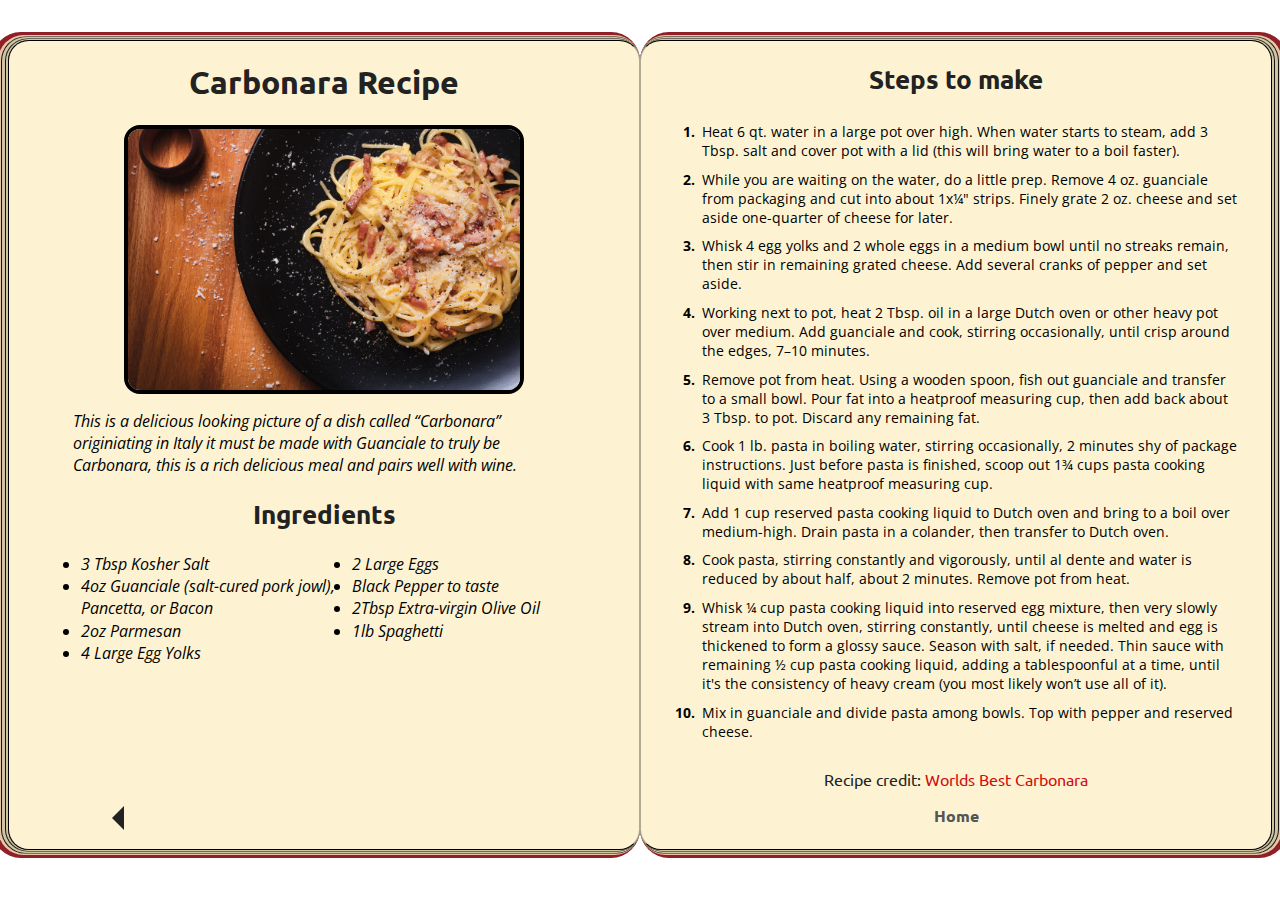
==== recipes/carbonara.html @ 9af06596 "Upload of assignment" ====
<!DOCTYPE html>
<html lang="en">
<head>
    <meta charset="UTF-8">
    <meta http-equiv="X-UA-Compatible" content="IE=edge">
    <meta name="viewport" content="width=device-width, initial-scale=1.0">
    <link rel="stylesheet" href="/styles.css">
    <link rel="preconnect" href="https://fonts.googleapis.com">
    <link rel="preconnect" href="https://fonts.gstatic.com" crossorigin>
    <link href="https://fonts.googleapis.com/css2?family=Open+Sans:wght@300;400&family=Ubuntu:ital,wght@0,300;0,700;1,700&display=swap" rel="stylesheet">
    <title>Carbonara Recipe</title>
</head>
    <body>
        <div class="recipe-book-container">
            <!--LEFT PAGE-->
            <div class="recipe-book-page recipe-book-page-left">
                <h1 class="font-title font-center">Carbonara Recipe</h1>
                <img class="recipe-image" src="img/carbonara.jpg" alt="Carbonara picture">
                <p class="recipe-description">This is a delicious looking picture of a dish called &ldquo;Carbonara&rdquo; originiating in Italy it must be made with Guanciale to truly be Carbonara, this is a rich delicious meal and pairs well with wine.</p>
                <h2 class="font-title font-center">Ingredients</h2>

                <ul class="ingredients-list">
                    <li class="recipe-ingredient">3 Tbsp Kosher Salt</li>
                    <li class="recipe-ingredient">4oz Guanciale (salt-cured pork jowl), Pancetta, or Bacon</li>
                    <li class="recipe-ingredient">2oz Parmesan</li>
                    <li class="recipe-ingredient">4 Large Egg Yolks</li>
                    <li class="recipe-ingredient">2 Large Eggs</li>
                    <li class="recipe-ingredient">Black Pepper to taste</li>
                    <li class="recipe-ingredient">2Tbsp Extra-virgin Olive Oil</li>
                    <li class="recipe-ingredient">1lb Spaghetti</li>
                </ul>
            </div>

            <!--RIGHT PAGE-->
            <div class="recipe-book-page recipe-book-page-right">
            
            

            <h2 class="recipe-description font-center font-title">Steps to make</h2>
            <ol>
                <li class="recipe-step recipe-step-small">Heat 6 qt. water in a large pot over high. When water starts to steam, add 3 Tbsp. salt and cover pot with a lid (this will bring water to a boil faster).</li>

                <li class="recipe-step recipe-step-small">While you are waiting on the water, do a little prep. Remove 4 oz. guanciale from packaging and cut into about 1x¼" strips. Finely grate 2 oz. cheese and set aside one-quarter of cheese for later.</li>

                <li class="recipe-step recipe-step-small">Whisk 4 egg yolks and 2 whole eggs in a medium bowl until no streaks remain, then stir in remaining grated cheese. Add several cranks of pepper and set aside.</li>

                <li class="recipe-step recipe-step-small">Working next to pot, heat 2 Tbsp. oil in a large Dutch oven or other heavy pot over medium. Add guanciale and cook, stirring occasionally, until crisp around the edges, 7–10 minutes.</li>
                
                <li class="recipe-step recipe-step-small">Remove pot from heat. Using a wooden spoon, fish out guanciale and transfer to a small bowl. Pour fat into a heatproof measuring cup, then add back about 3 Tbsp. to pot. Discard any remaining fat.</li>

                <li class="recipe-step recipe-step-small">Cook 1 lb. pasta in boiling water, stirring occasionally, 2 minutes shy of package instructions. Just before pasta is finished, scoop out 1¾ cups pasta cooking liquid with same heatproof measuring cup.</li>

                <li class="recipe-step recipe-step-small">Add 1 cup reserved pasta cooking liquid to Dutch oven and bring to a boil over medium-high. Drain pasta in a colander, then transfer to Dutch oven.</li>

                <li class="recipe-step recipe-step-small">Cook pasta, stirring constantly and vigorously, until al dente and water is reduced by about half, about 2 minutes. Remove pot from heat.</li>

                <li class="recipe-step recipe-step-small">Whisk ¼ cup pasta cooking liquid into reserved egg mixture, then very slowly stream into Dutch oven, stirring constantly, until cheese is melted and egg is thickened to form a glossy sauce. Season with salt, if needed. Thin sauce with remaining ½ cup pasta cooking liquid, adding a tablespoonful at a time, until it's the consistency of heavy cream (you most likely won’t use all of it).</li>

                <li class="recipe-step recipe-step-small">Mix in guanciale and divide pasta among bowls. Top with pepper and reserved cheese.</li>
            </ol>
            <p class="recipe-credit font-title font-center">Recipe credit: <a id="credit" target="_blank" href="https://www.allrecipes.com/recipe/23600/worlds-best-Carbonara/">Worlds Best Carbonara</a></p>
            <a href="pizza.html"><div class="prev-page"></div></a>
            <p class="font-center font-title"><a id="home" href="/index.html"><strong>Home</strong></a></p>
            </div>
        </div>
    </body>
</html>
---- styles.css ----
* {
    box-sizing: border-box;
}

body {
    font-family: Open Sans, sans-serif;
    font-weight: 400;
    font-style: italic;
}

.page-title {
    margin: 1.2rem 0;
}

.recipe-book-link {
    list-style: none;
}

.recipe-book-title:hover {
    list-style: none;
    background-color: rgba(206, 195, 149, 0.52);
}

a {
    text-decoration: none;
}

a:visited {
    color: inherit;
}

a:link {
    color: inherit;
}

.recipe-book-container {
    display: flex;
    justify-content: center;    
}

.recipe-book-page {
    padding: 0rem 2rem;
    margin-top: 2rem;
    background-color: rgba(252, 240, 200, 0.8);
    height: 90vh;
    width: 80vh;
    border: 1px solid black;
    border-radius: 1.3em;
    box-shadow:
    1px 0px 0px 1px rgba(252, 240, 200, 0.8),
    1.5px 0px 0px 1.5px rgba(0, 0, 0, 0.9),
    3px 0px 0px 3px rgba(252, 240, 200, 0.8),
    3.5px 0px 0px 3.5px rgba(0, 0, 0, 0.9),
    5px 0px 0px 5px rgba(252, 240, 200, 0.8),
    8px 0px 0px 8px #911F27; 
}

.font-center {
    text-align: center;
}

.recipe-book-page-left {
    box-shadow:
    -1px 0px 0px 1px rgba(252, 240, 200, 0.8),
    -1.5px 0px 0px 1.5px rgba(0, 0, 0, 0.9),
    -3px 0px 0px 3px rgba(252, 240, 200, 0.8),
    -3.5px 0px 0px 3.5px rgba(0, 0, 0, 0.9),
    -5px 0px 0px 5px rgba(252, 240, 200, 0.8),
    -8px 0px 0px 8px #911F27;  
    border-right: 0.5px solid rgba(0, 0, 0, 0.3);
}

.recipe-book-page-right {
    border-left: 0.5px solid rgba(0, 0, 0, 0.3);
}

h2 {
    font-size: 1.2rem;
}

.recipe-image {
    background-color: black;
    padding: 0;
    display: block;
    margin:  auto;
    height: auto;
    width: 400px;
    border-radius: 1em;
    border: 4px solid black;
}

.recipe-image-small {
    width: 300px;
    margin-bottom: 1.5rem;
    border: 4px solid black;
    transition: opacity 0.4s;
}

.recipe-book {
    border: 1px solid rgba(0, 0, 0, 0.3);
    border-bottom-color: transparent;
    border-right: transparent;
    border-left: transparent;
}

.recipe-book-item {
    border-bottom: 1px solid rgba(0, 0, 0, 0.3)
}

.recipe-book-header {
    display: flex;
    cursor: pointer;
    
    
}

.recipe-book-title, .recipe-book-index {
    flex: 1;
    padding: .5rem 1.2rem;
    transition: background-color 0.5s;
}

.recipe-book-content {
    display: none;
    border-top: 1px solid rgba(0, 0, 0, 0.3);
    padding: 1rem;
}

.recipe-description {
    margin-left: 2rem;
    margin-right: 2rem;    
}

.recipe-ingredient {
    line-height: 1.4rem;
}

.ingredients-list {
    columns: 2;
}

.recipe-credit {
    font-weight: 400;
}

.font-title {
    font-family: Ubuntu, sans-serif;
    font-style: normal; 
    color: rgb(34, 34, 34);
}

#credit {
    color: rgb(211, 11, 11);
}

#credit:hover {
    color: red;
}

h2.font-title {
    font-size: 1.6rem;
    /* padding-top: 1rem */
}

.recipe-step {
    font-style: normal;
    font-size: 1.1rem;
    padding-bottom: 1.2rem;
}


ol {
    margin:0 0 1.5em;
    padding:0;
    counter-reset:item;
}

ol > li {
  margin:0;
  padding:0 0 0 2em;
  text-indent:-2em;
  list-style-type:none;
  counter-increment:item;
}

ol > li:before {
    display:inline-block;
  width:1.5em;
  padding-right:0.5em;
  font-weight:bold;
  text-align:right;
  content:counter(item) ".";
}

strong {
    font-weight: bold;
    font-style: normal;
}

#home {
    color: #555;
}

#home:hover {
    color: #111;
}

.recipe-image-small:hover {
    opacity: 80%;
}

.next-page {
    border-left: 12px solid #222;
    border-right: 12px solid transparent;
    border-top: 12px solid transparent;
    border-bottom: 12px solid transparent;
    position: absolute;
    bottom: 70px;
    right: 100px;
    transition: border-color 0.5s;
}

.prev-page {
    border-right: 12px solid #222;
    border-left: 12px solid transparent;
    border-top: 12px solid transparent;
    border-bottom: 12px solid transparent;
    position: absolute;
    bottom: 70px;
    left: 100px;
    transition: border-color 0.5s;
}

.next-page:hover {
    border-left: 12px solid crimson;
    cursor: pointer;
}

.prev-page:hover {
    border-right: 12px solid crimson;
    cursor: pointer;
}

.recipe-step-small {
    font-size: .9rem;
    padding-bottom: .3rem;
    padding-top: .3rem;
}
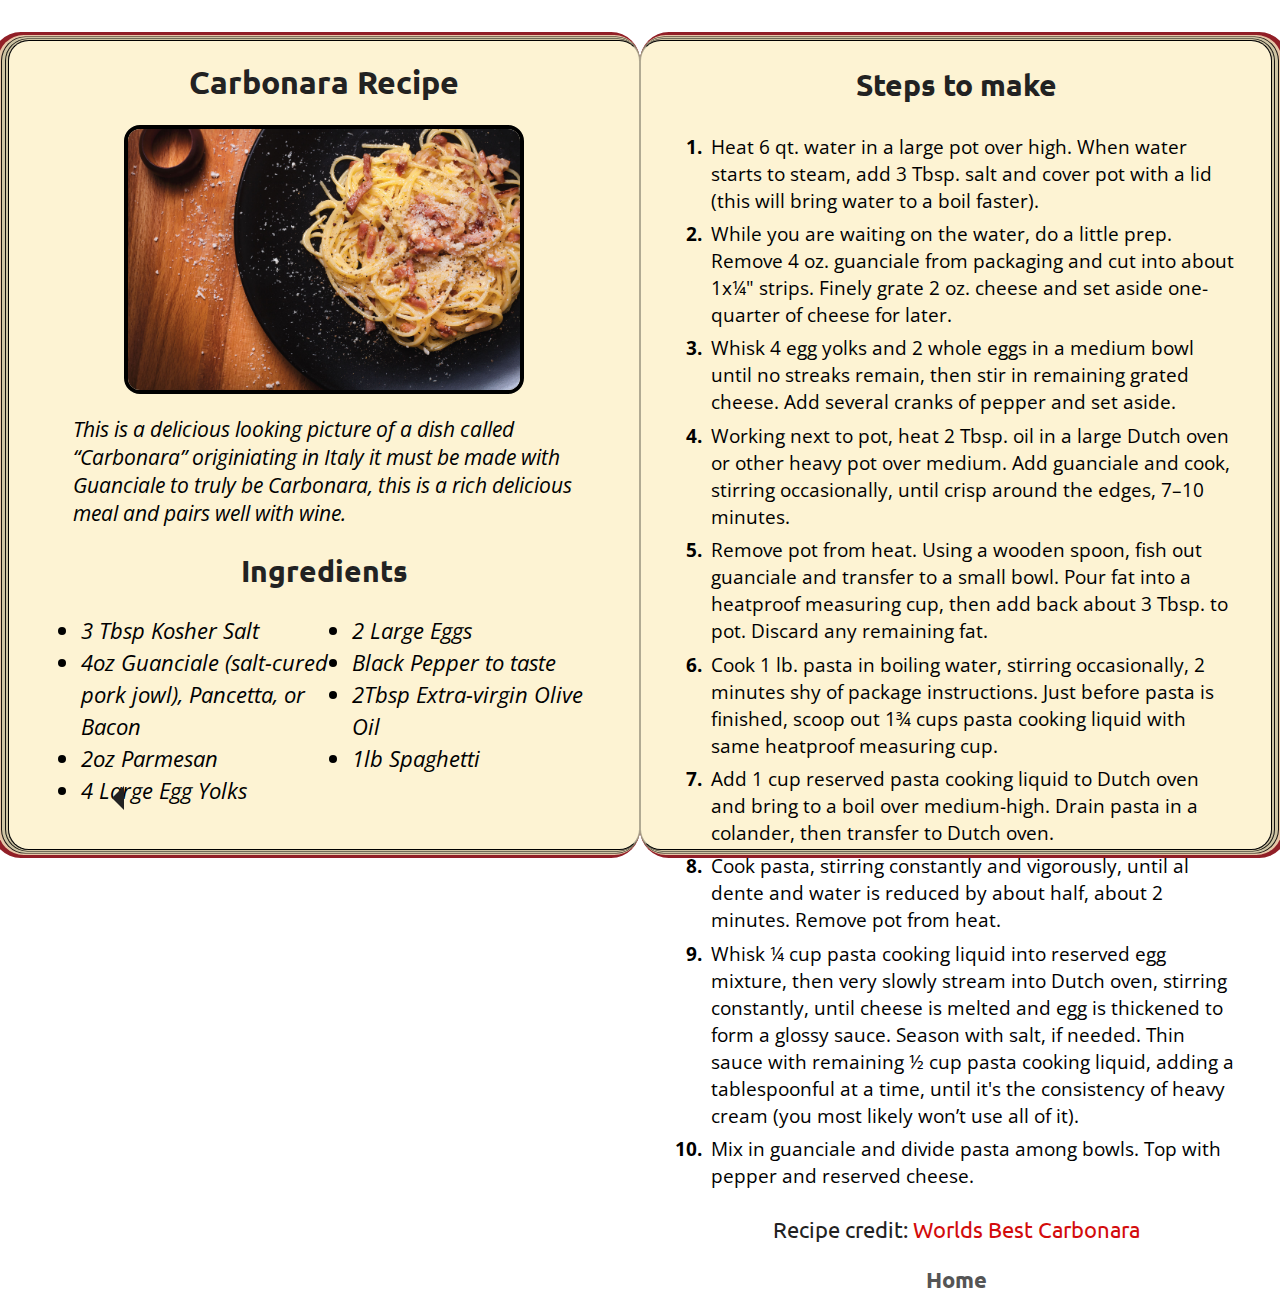
==== commit 934e0f97: "fixing path to styles.css" ====
--- a/recipes/carbonara.html
+++ b/recipes/carbonara.html
@@ -4,7 +4,7 @@
     <meta charset="UTF-8">
     <meta http-equiv="X-UA-Compatible" content="IE=edge">
     <meta name="viewport" content="width=device-width, initial-scale=1.0">
-    <link rel="stylesheet" href="/styles.css">
+    <link rel="stylesheet" href="../styles.css">
     <link rel="preconnect" href="https://fonts.googleapis.com">
     <link rel="preconnect" href="https://fonts.gstatic.com" crossorigin>
     <link href="https://fonts.googleapis.com/css2?family=Open+Sans:wght@300;400&family=Ubuntu:ital,wght@0,300;0,700;1,700&display=swap" rel="stylesheet">
@@ -21,7 +21,7 @@
 
                 <ul class="ingredients-list">
                     <li class="recipe-ingredient">3 Tbsp Kosher Salt</li>
-                    <li class="recipe-ingredient">4oz Guanciale (salt-cured pork jowl), Pancetta, or Bacon</li>
+                    <li class="recipe-ingredient">4oz Guanciale (salt-cured <br>pork jowl), Pancetta, or Bacon</li>
                     <li class="recipe-ingredient">2oz Parmesan</li>
                     <li class="recipe-ingredient">4 Large Egg Yolks</li>
                     <li class="recipe-ingredient">2 Large Eggs</li>
--- a/styles.css
+++ b/styles.css
@@ -75,7 +75,7 @@
 }
 
 h2 {
-    font-size: 1.2rem;
+    font-size: 1.6rem;
 }
 
 .recipe-image {
@@ -128,11 +128,13 @@
 
 .recipe-description {
     margin-left: 2rem;
-    margin-right: 2rem;    
+    margin-right: 2rem; 
+    font-size: 1.3rem;   
 }
 
 .recipe-ingredient {
-    line-height: 1.4rem;
+    line-height: 2rem;
+    font-size: 1.4rem;
 }
 
 .ingredients-list {
@@ -158,13 +160,13 @@
 }
 
 h2.font-title {
-    font-size: 1.6rem;
+    font-size: 1.9rem;
     /* padding-top: 1rem */
 }
 
 .recipe-step {
     font-style: normal;
-    font-size: 1.1rem;
+    font-size: 1.4rem;
     padding-bottom: 1.2rem;
 }
 
@@ -199,6 +201,7 @@
 
 #home {
     color: #555;
+    font-size: 1.4rem;
 }
 
 #home:hover {
@@ -215,7 +218,7 @@
     border-top: 12px solid transparent;
     border-bottom: 12px solid transparent;
     position: absolute;
-    bottom: 70px;
+    bottom: 90px;
     right: 100px;
     transition: border-color 0.5s;
 }
@@ -226,7 +229,7 @@
     border-top: 12px solid transparent;
     border-bottom: 12px solid transparent;
     position: absolute;
-    bottom: 70px;
+    bottom: 90px;
     left: 100px;
     transition: border-color 0.5s;
 }
@@ -242,8 +245,12 @@
 }
 
 .recipe-step-small {
-    font-size: .9rem;
-    padding-bottom: .3rem;
-    padding-top: .3rem;
-}
-
+    font-size: 1.2rem;
+    padding-bottom: .2rem;
+    padding-top: .2rem;
+}
+
+.recipe-credit {
+    font-size: 1.4rem;
+}
+
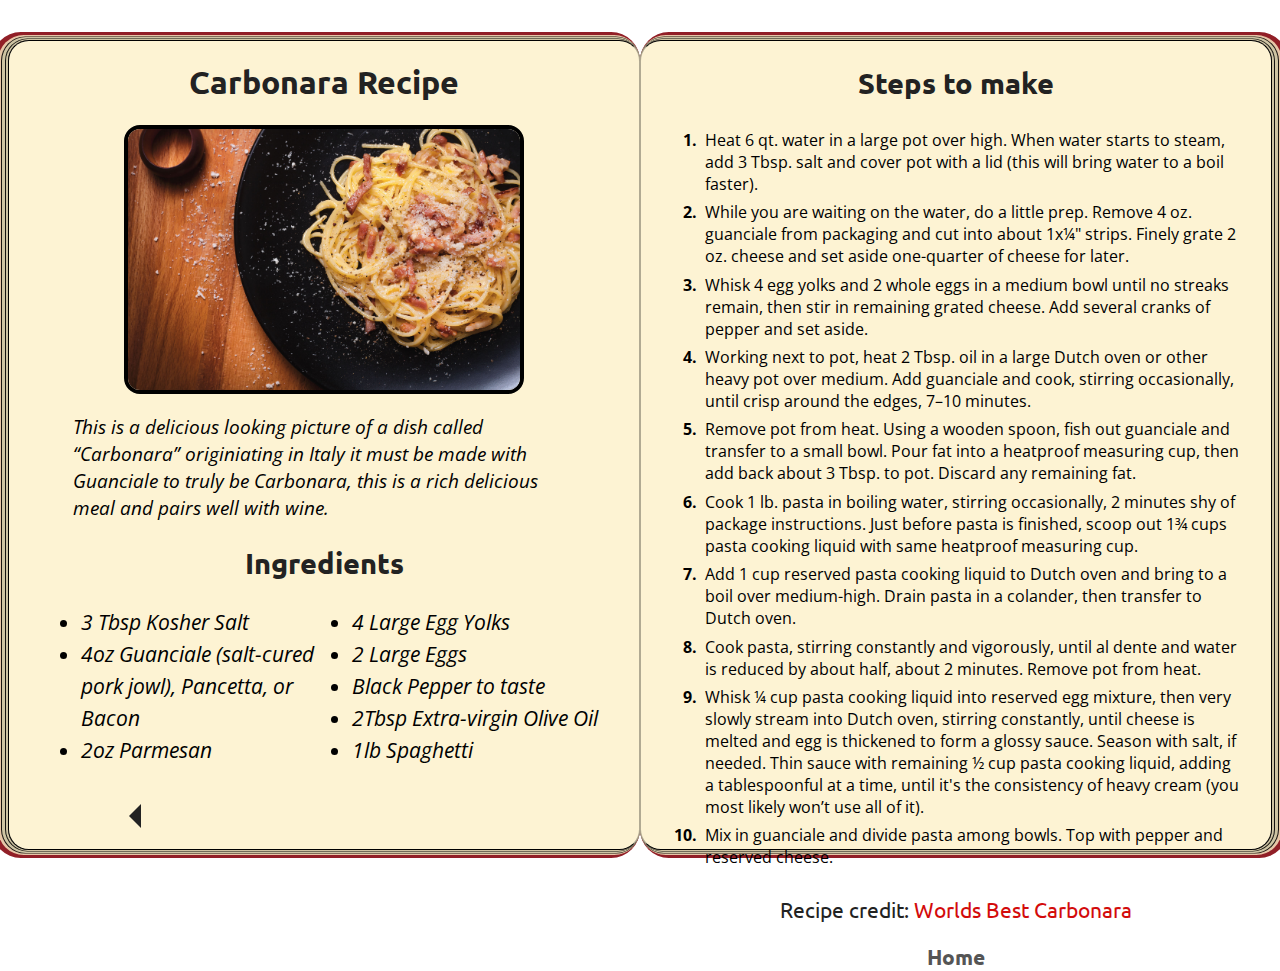
==== commit 2168feaf: "Fixes for paths, arrows, font" ====
--- a/recipes/carbonara.html
+++ b/recipes/carbonara.html
@@ -60,7 +60,7 @@
             </ol>
             <p class="recipe-credit font-title font-center">Recipe credit: <a id="credit" target="_blank" href="https://www.allrecipes.com/recipe/23600/worlds-best-Carbonara/">Worlds Best Carbonara</a></p>
             <a href="pizza.html"><div class="prev-page"></div></a>
-            <p class="font-center font-title"><a id="home" href="/index.html"><strong>Home</strong></a></p>
+            <p class="font-center font-title"><a id="home" href="../index.html"><strong>Home</strong></a></p>
             </div>
         </div>
     </body>
--- a/styles.css
+++ b/styles.css
@@ -16,7 +16,7 @@
     list-style: none;
 }
 
-.recipe-book-title:hover {
+.recipe-book-header:hover {
     list-style: none;
     background-color: rgba(206, 195, 149, 0.52);
 }
@@ -75,7 +75,7 @@
 }
 
 h2 {
-    font-size: 1.6rem;
+    font-size: 1.4rem;
 }
 
 .recipe-image {
@@ -129,12 +129,12 @@
 .recipe-description {
     margin-left: 2rem;
     margin-right: 2rem; 
-    font-size: 1.3rem;   
+    font-size: 1.2rem;   
 }
 
 .recipe-ingredient {
     line-height: 2rem;
-    font-size: 1.4rem;
+    font-size: 1.3rem;
 }
 
 .ingredients-list {
@@ -160,13 +160,13 @@
 }
 
 h2.font-title {
-    font-size: 1.9rem;
+    font-size: 1.8rem;
     /* padding-top: 1rem */
 }
 
 .recipe-step {
     font-style: normal;
-    font-size: 1.4rem;
+    font-size: 1.3rem;
     padding-bottom: 1.2rem;
 }
 
@@ -201,7 +201,7 @@
 
 #home {
     color: #555;
-    font-size: 1.4rem;
+    font-size: 1.3rem;
 }
 
 #home:hover {
@@ -218,8 +218,8 @@
     border-top: 12px solid transparent;
     border-bottom: 12px solid transparent;
     position: absolute;
-    bottom: 90px;
-    right: 100px;
+    bottom: 8%;
+    left: 89%;
     transition: border-color 0.5s;
 }
 
@@ -229,8 +229,8 @@
     border-top: 12px solid transparent;
     border-bottom: 12px solid transparent;
     position: absolute;
-    bottom: 90px;
-    left: 100px;
+    bottom: 8%;
+    right: 89%;
     transition: border-color 0.5s;
 }
 
@@ -245,12 +245,12 @@
 }
 
 .recipe-step-small {
-    font-size: 1.2rem;
+    font-size: 1rem;
     padding-bottom: .2rem;
     padding-top: .2rem;
 }
 
 .recipe-credit {
-    font-size: 1.4rem;
-}
-
+    font-size: 1.3rem;
+}
+
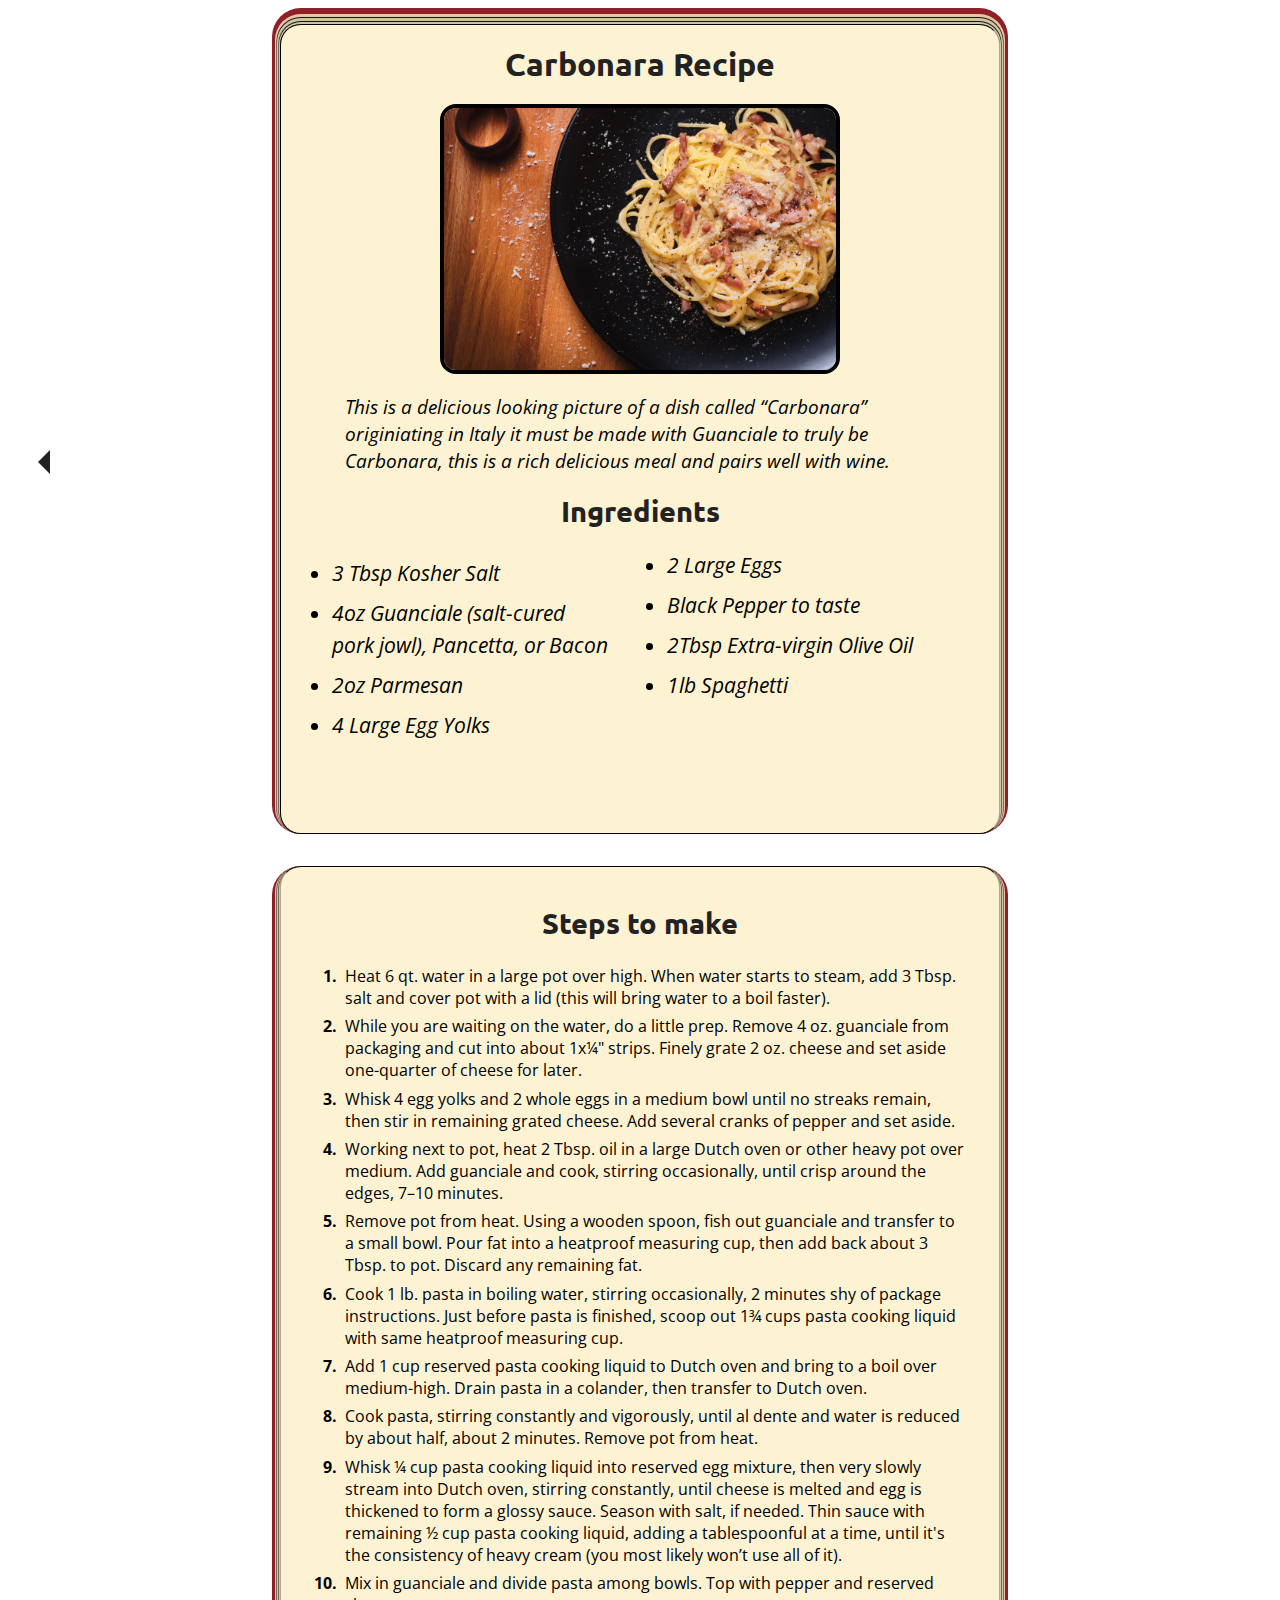
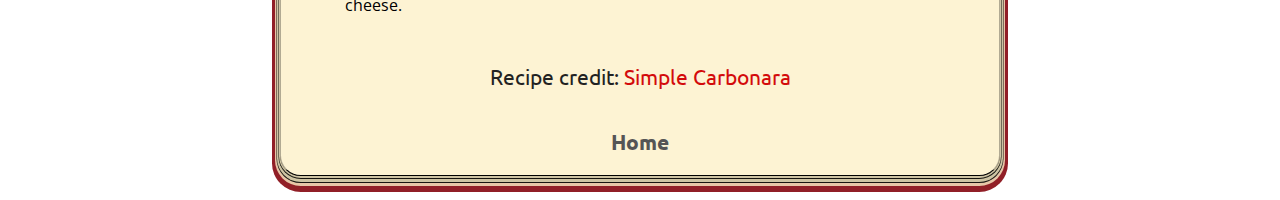
==== commit b52ab2e5: "fixed link on carbonara page" ====
--- a/recipes/carbonara.html
+++ b/recipes/carbonara.html
@@ -58,7 +58,7 @@
 
                 <li class="recipe-step recipe-step-small">Mix in guanciale and divide pasta among bowls. Top with pepper and reserved cheese.</li>
             </ol>
-            <p class="recipe-credit font-title font-center">Recipe credit: <a id="credit" target="_blank" href="https://www.allrecipes.com/recipe/23600/worlds-best-Carbonara/">Worlds Best Carbonara</a></p>
+            <p class="recipe-credit font-title font-center">Recipe credit: <a id="credit" target="_blank" href="https://www.bonappetit.com/recipe/simple-carbonara">Simple Carbonara</a></p>
             <a href="pizza.html"><div class="prev-page"></div></a>
             <p class="font-center font-title"><a id="home" href="../index.html"><strong>Home</strong></a></p>
             </div>
--- a/styles.css
+++ b/styles.css
@@ -1,16 +1,20 @@
 * {
     box-sizing: border-box;
+    padding: 0;
+    margin: 0;
 }
 
 body {
     font-family: Open Sans, sans-serif;
     font-weight: 400;
     font-style: italic;
+    font-size: 1rem;
 }
 
 .page-title {
     margin: 1.2rem 0;
 }
+
 
 .recipe-book-link {
     list-style: none;
@@ -35,14 +39,24 @@
 
 .recipe-book-container {
     display: flex;
-    justify-content: center;    
+    justify-content: center;  
+    flex-wrap: wrap;  
+    margin:  0.5rem 2rem;
+    padding: 0 2rem;
+}
+
+.recipe-pictures {
+    margin: auto 0;
 }
 
 .recipe-book-page {
+    display: flexbox;
+    flex-direction: column;
     padding: 0rem 2rem;
-    margin-top: 2rem;
+    margin-top: 1rem;
+    margin-bottom: 1rem;
     background-color: rgba(252, 240, 200, 0.8);
-    height: 90vh;
+    min-height: 90vh;
     width: 80vh;
     border: 1px solid black;
     border-radius: 1.3em;
@@ -71,11 +85,12 @@
 }
 
 .recipe-book-page-right {
+    display: flex;
     border-left: 0.5px solid rgba(0, 0, 0, 0.3);
 }
 
 h2 {
-    font-size: 1.4rem;
+    font-size: 140%;
 }
 
 .recipe-image {
@@ -84,13 +99,15 @@
     display: block;
     margin:  auto;
     height: auto;
-    width: 400px;
+    max-width: 400px;
     border-radius: 1em;
     border: 4px solid black;
 }
 
 .recipe-image-small {
-    width: 300px;
+    display: block;
+    max-width: 300px;
+    height: auto;
     margin-bottom: 1.5rem;
     border: 4px solid black;
     transition: opacity 0.4s;
@@ -110,8 +127,6 @@
 .recipe-book-header {
     display: flex;
     cursor: pointer;
-    
-    
 }
 
 .recipe-book-title, .recipe-book-index {
@@ -127,18 +142,22 @@
 }
 
 .recipe-description {
-    margin-left: 2rem;
-    margin-right: 2rem; 
-    font-size: 1.2rem;   
+    margin-top: 1.2rem;
+    padding-left: 2rem;
+    padding-right: 2rem; 
+    font-size: 120%;   
 }
 
 .recipe-ingredient {
+    margin: 0.5rem 1.2rem;
     line-height: 2rem;
-    font-size: 1.3rem;
-}
+    font-size: 130%;
+}
+
 
 .ingredients-list {
     columns: 2;
+    padding-bottom: 1.2rem;
 }
 
 .recipe-credit {
@@ -149,6 +168,8 @@
     font-family: Ubuntu, sans-serif;
     font-style: normal; 
     color: rgb(34, 34, 34);
+    width: 100%;
+    padding: 1.2rem 0;
 }
 
 #credit {
@@ -160,13 +181,13 @@
 }
 
 h2.font-title {
-    font-size: 1.8rem;
+    font-size: 180%;
     /* padding-top: 1rem */
 }
 
 .recipe-step {
     font-style: normal;
-    font-size: 1.3rem;
+    font-size: 130%;
     padding-bottom: 1.2rem;
 }
 
@@ -201,7 +222,7 @@
 
 #home {
     color: #555;
-    font-size: 1.3rem;
+    font-size: 130%;
 }
 
 #home:hover {
@@ -212,14 +233,15 @@
     opacity: 80%;
 }
 
+
 .next-page {
+    position: fixed;
+    top: 50%;
+    right: 2%;
     border-left: 12px solid #222;
     border-right: 12px solid transparent;
     border-top: 12px solid transparent;
     border-bottom: 12px solid transparent;
-    position: absolute;
-    bottom: 8%;
-    left: 89%;
     transition: border-color 0.5s;
 }
 
@@ -228,9 +250,9 @@
     border-left: 12px solid transparent;
     border-top: 12px solid transparent;
     border-bottom: 12px solid transparent;
-    position: absolute;
-    bottom: 8%;
-    right: 89%;
+    position: fixed;
+    top: 50%;
+    left: 2%;
     transition: border-color 0.5s;
 }
 
@@ -251,6 +273,51 @@
 }
 
 .recipe-credit {
-    font-size: 1.3rem;
-}
-
+    font-size: 130%;
+}
+
+
+
+@media (max-width: 1670px) {
+
+    .recipe-book-page-left {
+        box-shadow:
+        0px -1px 0px 1px rgba(252, 240, 200, 0.8),
+        0px -1.5px 0px 1.5px rgba(0, 0, 0, 0.9),
+        0px -3px 0px 3px rgba(252, 240, 200, 0.8),
+        0px -3.5px 0px 3.5px rgba(0, 0, 0, 0.9),
+        0px -5px 0px 5px rgba(252, 240, 200, 0.8),
+        0px -8px 0px 8px #911F27;  
+        border-right: 0.5px solid rgba(0, 0, 0, 0.3);
+    }
+
+    .recipe-book-page-right {
+        box-shadow:
+        0px 1px 0px 1px rgba(252, 240, 200, 0.8),
+        0px 1.5px 0px 1.5px rgba(0, 0, 0, 0.9),
+        0px 3px 0px 3px rgba(252, 240, 200, 0.8),
+        0px 3.5px 0px 3.5px rgba(0, 0, 0, 0.9),
+        0px 5px 0px 5px rgba(252, 240, 200, 0.8),
+        0px 8px 0px 8px #911F27;  
+        border-right: 0.5px solid rgba(0, 0, 0, 0.3);
+    }
+
+}
+
+@media (max-width: 600px) {
+    .recipe-image {
+        max-width: 70%;
+        height: auto;
+    }
+}
+
+@media (max-width: 450px) {
+    .recipe-image {
+        max-width: 70%;
+    }
+
+    .ingredients-list {
+        columns: 1;
+    }
+}
+
